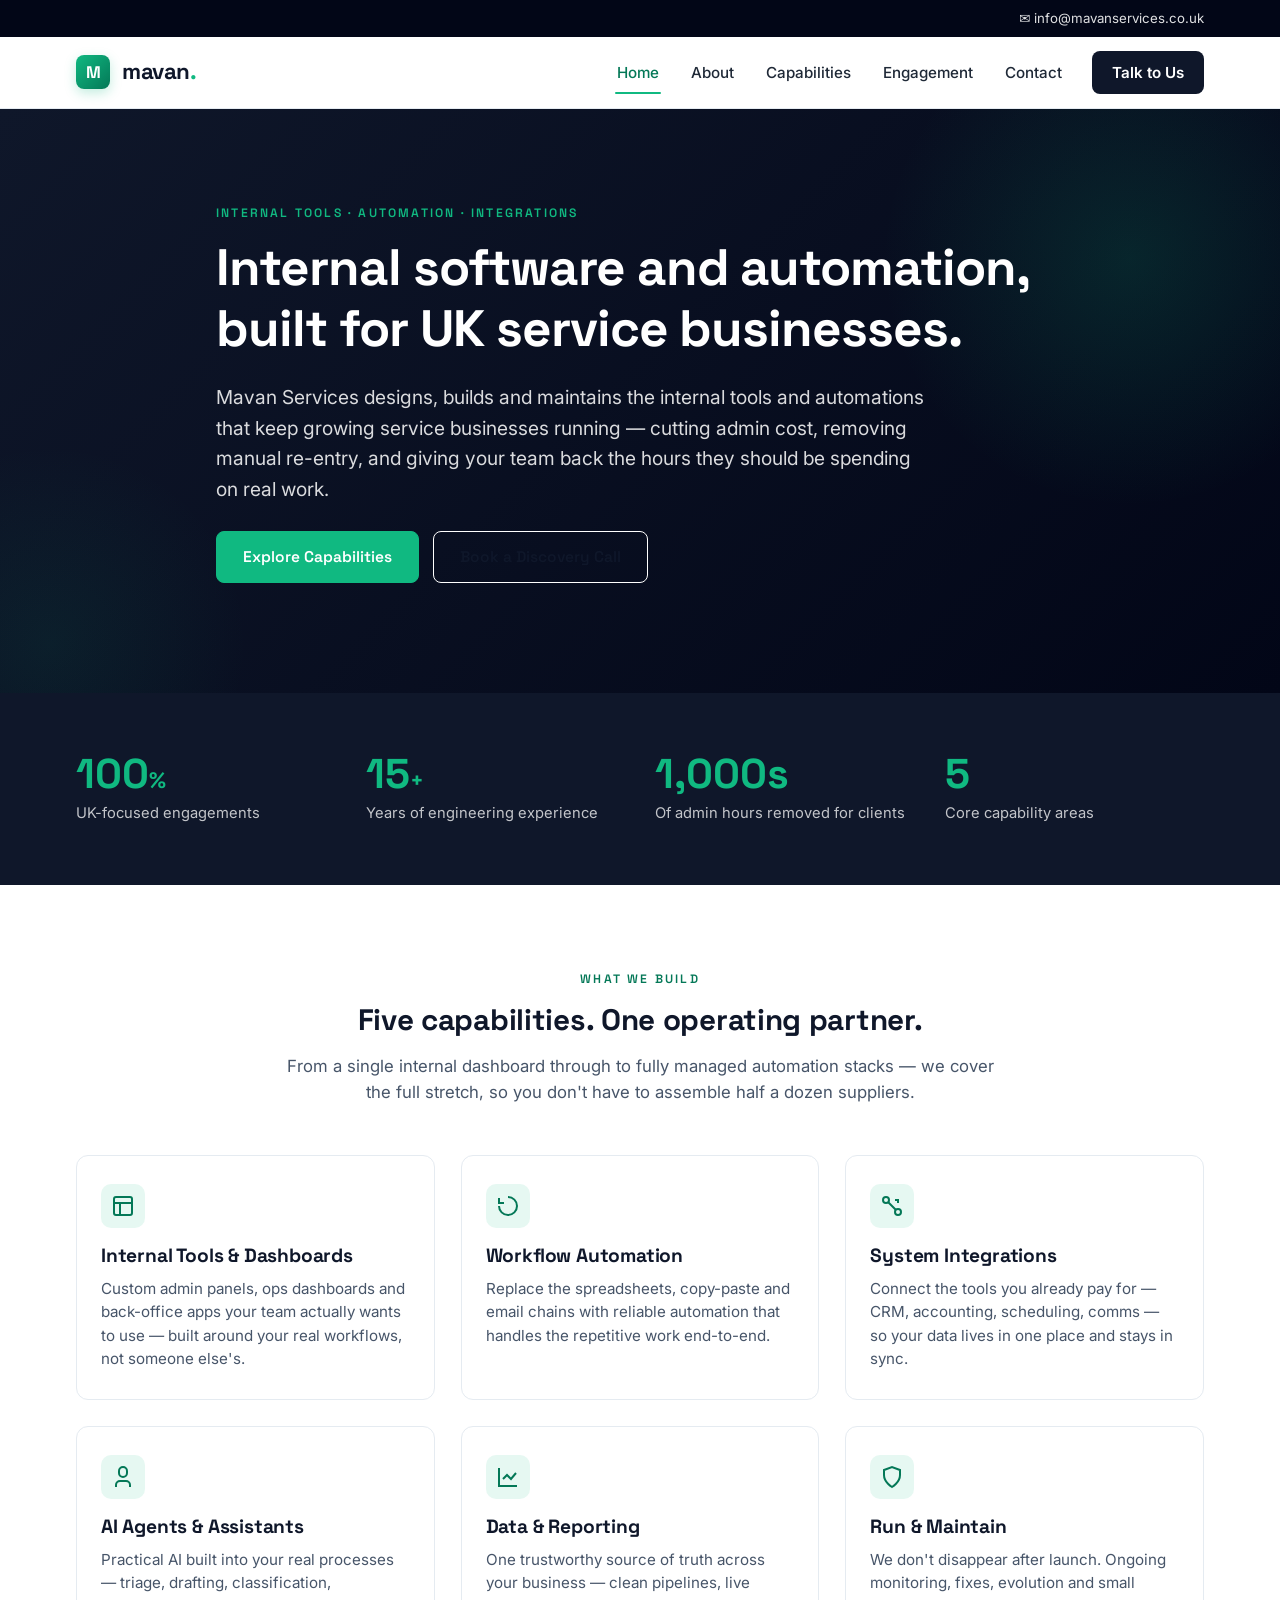
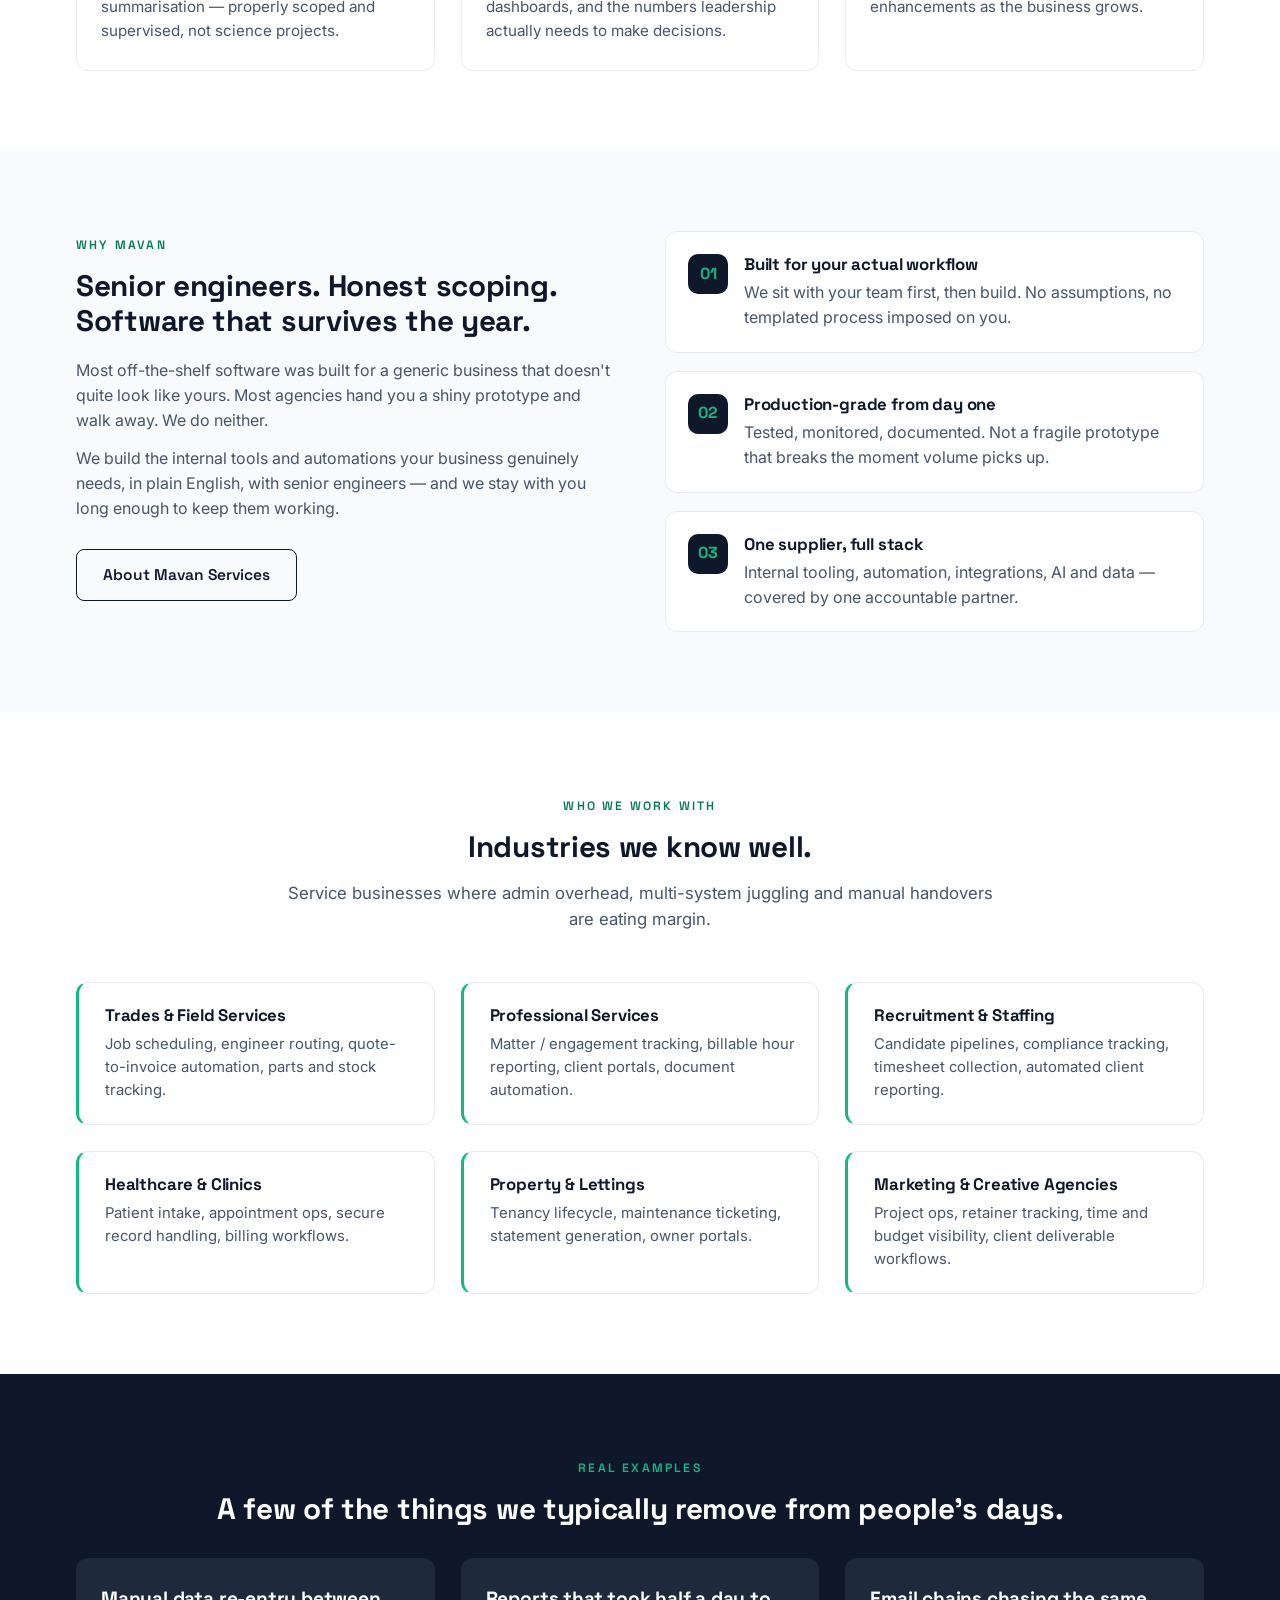
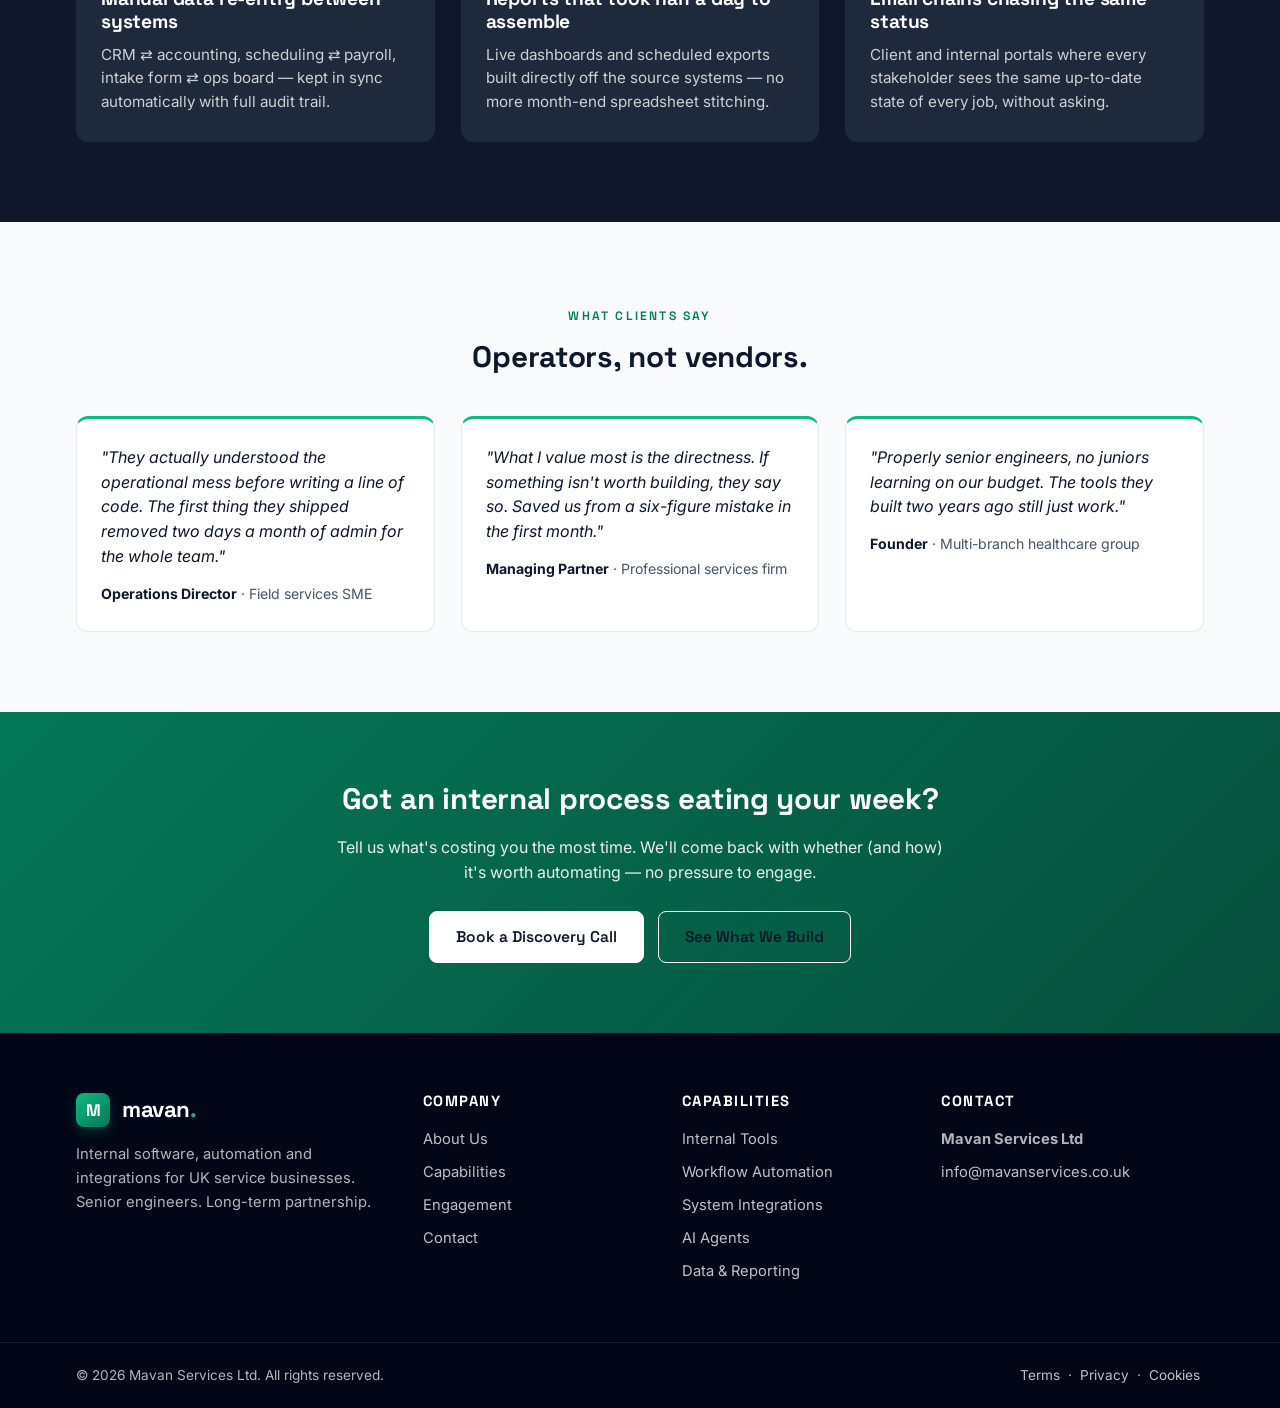
==== index.html @ c2dd9b24 "Initial commit - full static site" ====
<!DOCTYPE html>
<html lang="en">
<head>
  <meta charset="UTF-8">
  <meta name="viewport" content="width=device-width, initial-scale=1.0">
  <title>Mavan Services — Internal Software & Automation for UK Service Businesses</title>
  <meta name="description" content="Mavan Services builds and maintains internal software, automations and integrations for UK SMEs — so your team spends less time on admin and more time on the work that pays.">
  <link rel="icon" type="image/svg+xml" href="images/favicon.svg">
  <link rel="preconnect" href="https://fonts.googleapis.com">
  <link rel="preconnect" href="https://fonts.gstatic.com" crossorigin>
  <link href="https://fonts.googleapis.com/css2?family=Space+Grotesk:wght@500;600;700&family=Inter:wght@400;500;600&display=swap" rel="stylesheet">
  <link rel="stylesheet" href="css/style.css">
</head>
<body>

<!-- topbar -->
<div class="topbar">
  <div class="container">
    <div></div>
    <div class="links">
      <span data-mavan="phone"></span>
      <a data-mavan-href="email" href="mailto:info@mavanservices.co.uk">✉ <span data-mavan="email">info@mavanservices.co.uk</span></a>
    </div>
  </div>
</div>

<!-- header -->
<header class="site-header">
  <div class="container">
    <a href="index.html" class="brand">
      <span class="brand-mark">M</span>
      <span class="brand-text">mavan<span class="brand-dot">.</span></span>
    </a>
    <button class="nav-toggle" aria-label="Toggle navigation">
      <span></span><span></span><span></span>
    </button>
    <nav class="main-nav">
      <a href="index.html" class="active">Home</a>
      <a href="about.html">About</a>
      <a href="solutions.html">Capabilities</a>
      <a href="pricing.html">Engagement</a>
      <a href="contact.html">Contact</a>
      <a href="contact.html" class="nav-cta">Talk to Us</a>
    </nav>
  </div>
</header>

<!-- hero -->
<section class="hero">
  <div class="container">
    <span class="eyebrow">Internal Tools · Automation · Integrations</span>
    <h1>Internal software and automation, built for UK service businesses.</h1>
    <p class="lead">Mavan Services designs, builds and maintains the internal tools and automations that keep growing service businesses running — cutting admin cost, removing manual re-entry, and giving your team back the hours they should be spending on real work.</p>
    <div class="actions">
      <a href="solutions.html" class="btn">Explore Capabilities</a>
      <a href="contact.html" class="btn btn-outline" style="color:#fff;border-color:#fff;">Book a Discovery Call</a>
    </div>
  </div>
</section>

<!-- stats -->
<section class="section-dark" style="padding:60px 0;">
  <div class="container">
    <div class="stats">
      <div class="stat"><div class="num">100<span>%</span></div><div class="label">UK-focused engagements</div></div>
      <div class="stat"><div class="num">15<span>+</span></div><div class="label">Years of engineering experience</div></div>
      <div class="stat"><div class="num">1,000s</div><div class="label">Of admin hours removed for clients</div></div>
      <div class="stat"><div class="num">5</div><div class="label">Core capability areas</div></div>
    </div>
  </div>
</section>

<!-- capabilities -->
<section>
  <div class="container">
    <div style="text-align:center;">
      <span class="eyebrow">What we build</span>
      <h2 class="section-title">Five capabilities. One operating partner.</h2>
      <p class="section-sub">From a single internal dashboard through to fully managed automation stacks — we cover the full stretch, so you don't have to assemble half a dozen suppliers.</p>
    </div>
    <div class="grid grid-3">
      <div class="card">
        <div class="icon"><svg viewBox="0 0 24 24" fill="none" stroke="currentColor" stroke-width="2"><rect x="3" y="3" width="18" height="18" rx="2"/><path d="M3 9h18M9 21V9"/></svg></div>
        <h3>Internal Tools & Dashboards</h3>
        <p>Custom admin panels, ops dashboards and back-office apps your team actually wants to use — built around your real workflows, not someone else's.</p>
      </div>
      <div class="card">
        <div class="icon"><svg viewBox="0 0 24 24" fill="none" stroke="currentColor" stroke-width="2"><path d="M3 12a9 9 0 1 0 9-9"/><path d="M3 4v5h5"/></svg></div>
        <h3>Workflow Automation</h3>
        <p>Replace the spreadsheets, copy-paste and email chains with reliable automation that handles the repetitive work end-to-end.</p>
      </div>
      <div class="card">
        <div class="icon"><svg viewBox="0 0 24 24" fill="none" stroke="currentColor" stroke-width="2"><circle cx="6" cy="6" r="3"/><circle cx="18" cy="18" r="3"/><path d="M8 8l8 8M18 9V6h-3"/></svg></div>
        <h3>System Integrations</h3>
        <p>Connect the tools you already pay for — CRM, accounting, scheduling, comms — so your data lives in one place and stays in sync.</p>
      </div>
      <div class="card">
        <div class="icon"><svg viewBox="0 0 24 24" fill="none" stroke="currentColor" stroke-width="2"><path d="M12 2a4 4 0 0 1 4 4v2a4 4 0 0 1-8 0V6a4 4 0 0 1 4-4z"/><path d="M5 22v-2a4 4 0 0 1 4-4h6a4 4 0 0 1 4 4v2"/></svg></div>
        <h3>AI Agents & Assistants</h3>
        <p>Practical AI built into your real processes — triage, drafting, classification, summarisation — properly scoped and supervised, not science projects.</p>
      </div>
      <div class="card">
        <div class="icon"><svg viewBox="0 0 24 24" fill="none" stroke="currentColor" stroke-width="2"><path d="M3 3v18h18"/><path d="M7 14l4-4 4 4 5-6"/></svg></div>
        <h3>Data & Reporting</h3>
        <p>One trustworthy source of truth across your business — clean pipelines, live dashboards, and the numbers leadership actually needs to make decisions.</p>
      </div>
      <div class="card">
        <div class="icon"><svg viewBox="0 0 24 24" fill="none" stroke="currentColor" stroke-width="2"><path d="M12 22s-8-4.5-8-12V5l8-3 8 3v5c0 7.5-8 12-8 12z"/></svg></div>
        <h3>Run & Maintain</h3>
        <p>We don't disappear after launch. Ongoing monitoring, fixes, evolution and small enhancements as the business grows.</p>
      </div>
    </div>
  </div>
</section>

<!-- why mavan -->
<section class="section-soft">
  <div class="container">
    <div class="content-grid">
      <div>
        <span class="eyebrow">Why Mavan</span>
        <h2>Senior engineers. Honest scoping. Software that survives the year.</h2>
        <p>Most off-the-shelf software was built for a generic business that doesn't quite look like yours. Most agencies hand you a shiny prototype and walk away. We do neither.</p>
        <p>We build the internal tools and automations your business genuinely needs, in plain English, with senior engineers — and we stay with you long enough to keep them working.</p>
        <a href="about.html" class="btn btn-outline" style="margin-top:14px;">About Mavan Services</a>
      </div>
      <div class="grid" style="grid-template-columns:1fr;gap:18px;">
        <div class="value-prop">
          <div class="icon">01</div>
          <div><h3>Built for your actual workflow</h3><p>We sit with your team first, then build. No assumptions, no templated process imposed on you.</p></div>
        </div>
        <div class="value-prop">
          <div class="icon">02</div>
          <div><h3>Production-grade from day one</h3><p>Tested, monitored, documented. Not a fragile prototype that breaks the moment volume picks up.</p></div>
        </div>
        <div class="value-prop">
          <div class="icon">03</div>
          <div><h3>One supplier, full stack</h3><p>Internal tooling, automation, integrations, AI and data — covered by one accountable partner.</p></div>
        </div>
      </div>
    </div>
  </div>
</section>

<!-- sectors -->
<section>
  <div class="container">
    <div style="text-align:center;">
      <span class="eyebrow">Who we work with</span>
      <h2 class="section-title">Industries we know well.</h2>
      <p class="section-sub">Service businesses where admin overhead, multi-system juggling and manual handovers are eating margin.</p>
    </div>
    <div class="grid grid-3">
      <div class="sector"><h3>Trades & Field Services</h3><p>Job scheduling, engineer routing, quote-to-invoice automation, parts and stock tracking.</p></div>
      <div class="sector"><h3>Professional Services</h3><p>Matter / engagement tracking, billable hour reporting, client portals, document automation.</p></div>
      <div class="sector"><h3>Recruitment & Staffing</h3><p>Candidate pipelines, compliance tracking, timesheet collection, automated client reporting.</p></div>
      <div class="sector"><h3>Healthcare & Clinics</h3><p>Patient intake, appointment ops, secure record handling, billing workflows.</p></div>
      <div class="sector"><h3>Property & Lettings</h3><p>Tenancy lifecycle, maintenance ticketing, statement generation, owner portals.</p></div>
      <div class="sector"><h3>Marketing & Creative Agencies</h3><p>Project ops, retainer tracking, time and budget visibility, client deliverable workflows.</p></div>
    </div>
  </div>
</section>

<!-- examples (dark) -->
<section class="section-dark">
  <div class="container">
    <div style="text-align:center;">
      <span class="eyebrow">Real examples</span>
      <h2 class="section-title">A few of the things we typically remove from people's days.</h2>
    </div>
    <div class="grid grid-3" style="margin-top:30px;">
      <div class="card" style="background:var(--slate-mid);border-color:transparent;color:#fff;">
        <h3 style="color:#fff;">Manual data re-entry between systems</h3>
        <p style="color:rgba(255,255,255,0.78);">CRM ⇄ accounting, scheduling ⇄ payroll, intake form ⇄ ops board — kept in sync automatically with full audit trail.</p>
      </div>
      <div class="card" style="background:var(--slate-mid);border-color:transparent;color:#fff;">
        <h3 style="color:#fff;">Reports that took half a day to assemble</h3>
        <p style="color:rgba(255,255,255,0.78);">Live dashboards and scheduled exports built directly off the source systems — no more month-end spreadsheet stitching.</p>
      </div>
      <div class="card" style="background:var(--slate-mid);border-color:transparent;color:#fff;">
        <h3 style="color:#fff;">Email chains chasing the same status</h3>
        <p style="color:rgba(255,255,255,0.78);">Client and internal portals where every stakeholder sees the same up-to-date state of every job, without asking.</p>
      </div>
    </div>
  </div>
</section>

<!-- testimonials -->
<section class="section-soft">
  <div class="container">
    <div style="text-align:center;">
      <span class="eyebrow">What clients say</span>
      <h2 class="section-title">Operators, not vendors.</h2>
    </div>
    <div class="grid grid-3" style="margin-top:40px;">
      <div class="testimonial">
        <p>"They actually understood the operational mess before writing a line of code. The first thing they shipped removed two days a month of admin for the whole team."</p>
        <div class="who"><strong>Operations Director</strong> · Field services SME</div>
      </div>
      <div class="testimonial">
        <p>"What I value most is the directness. If something isn't worth building, they say so. Saved us from a six-figure mistake in the first month."</p>
        <div class="who"><strong>Managing Partner</strong> · Professional services firm</div>
      </div>
      <div class="testimonial">
        <p>"Properly senior engineers, no juniors learning on our budget. The tools they built two years ago still just work."</p>
        <div class="who"><strong>Founder</strong> · Multi-branch healthcare group</div>
      </div>
    </div>
  </div>
</section>

<!-- cta -->
<section class="cta-banner">
  <div class="container">
    <h2>Got an internal process eating your week?</h2>
    <p>Tell us what's costing you the most time. We'll come back with whether (and how) it's worth automating — no pressure to engage.</p>
    <div class="actions" style="justify-content:center;">
      <a href="contact.html" class="btn btn-light">Book a Discovery Call</a>
      <a href="solutions.html" class="btn btn-outline" style="color:#fff;border-color:#fff;">See What We Build</a>
    </div>
  </div>
</section>

<!-- footer -->
<footer class="site-footer">
  <div class="container">
    <div class="footer-brand">
      <a href="index.html" class="brand">
        <span class="brand-mark">M</span>
        <span class="brand-text">mavan<span class="brand-dot">.</span></span>
      </a>
      <p>Internal software, automation and integrations for UK service businesses. Senior engineers. Long-term partnership.</p>
    </div>
    <div>
      <h4>Company</h4>
      <ul>
        <li><a href="about.html">About Us</a></li>
        <li><a href="solutions.html">Capabilities</a></li>
        <li><a href="pricing.html">Engagement</a></li>
        <li><a href="contact.html">Contact</a></li>
      </ul>
    </div>
    <div>
      <h4>Capabilities</h4>
      <ul>
        <li><a href="solutions.html#internal-tools">Internal Tools</a></li>
        <li><a href="solutions.html#automation">Workflow Automation</a></li>
        <li><a href="solutions.html#integrations">System Integrations</a></li>
        <li><a href="solutions.html#ai-assistants">AI Agents</a></li>
        <li><a href="solutions.html#data">Data & Reporting</a></li>
      </ul>
    </div>
    <div>
      <h4>Contact</h4>
      <ul>
        <li><strong data-mavan="name">Mavan Services Ltd</strong></li>
        <li><span data-mavan="addressBlock"></span></li>
        <li><span data-mavan="phone"></span></li>
        <li><a data-mavan-href="email" href="mailto:info@mavanservices.co.uk"><span data-mavan="email">info@mavanservices.co.uk</span></a></li>
      </ul>
    </div>
  </div>
  <div class="footer-bottom">
    <div class="container">
      <div>© <span id="year"></span> Mavan Services Ltd. All rights reserved.</div>
      <div><a href="terms.html">Terms</a> · <a href="privacy.html">Privacy</a> · <a href="privacy.html#cookies">Cookies</a></div>
    </div>
  </div>
</footer>

<script src="js/site.js"></script>
</body>
</html>
---- css/style.css ----
/* =========================================================
   Mavan Services — site stylesheet
   Palette: deep slate + emerald accent
   ========================================================= */

/* ---------- Reset & base ---------- */
*, *::before, *::after { box-sizing: border-box; }
html { scroll-behavior: smooth; -webkit-text-size-adjust: 100%; }
body {
  margin: 0;
  font-family: 'Inter', system-ui, -apple-system, Segoe UI, Roboto, sans-serif;
  color: var(--ink);
  background: #fff;
  line-height: 1.55;
  -webkit-font-smoothing: antialiased;
}
img { max-width: 100%; display: block; }
a { color: var(--emerald-dark); text-decoration: none; }
a:hover { text-decoration: underline; }
h1, h2, h3, h4 {
  font-family: 'Space Grotesk', 'Inter', sans-serif;
  font-weight: 700;
  color: var(--slate);
  letter-spacing: -0.01em;
  line-height: 1.2;
  margin: 0 0 18px;
}
h1 { font-size: 2.6rem; letter-spacing: -0.02em; }
h2 { font-size: 1.85rem; }
h3 { font-size: 1.2rem; }
p { margin: 0 0 14px; }

/* ---------- Theme variables ---------- */
:root {
  --slate:        #0F172A;
  --slate-mid:    #1E293B;
  --slate-deep:   #020617;
  --slate-light:  #F1F5F9;
  --emerald:      #10B981;
  --emerald-dark: #047857;
  --emerald-deep: #064E3B;
  --ink:          #1F2937;
  --grey-700:     #475569;
  --grey-500:     #94A3B8;
  --grey-200:     #E2E8F0;
  --bg-soft:      #F8FAFC;
  --line:         #E5EBF1;
  --radius:       12px;
  --radius-sm:    8px;
  --max-w:        1180px;
  --shadow-sm:    0 1px 2px rgba(15,23,42,0.06), 0 1px 3px rgba(15,23,42,0.04);
  --shadow-md:    0 6px 24px rgba(15,23,42,0.08);
}

/* ---------- Layout helpers ---------- */
.container { max-width: var(--max-w); margin: 0 auto; padding: 0 26px; }
.container-narrow { max-width: 780px; margin: 0 auto; padding: 0 26px; }

/* ---------- Top bar ---------- */
.topbar {
  background: var(--slate-deep);
  color: rgba(255,255,255,0.78);
  font-size: 0.83rem;
  padding: 8px 0;
}
.topbar .container { display: flex; justify-content: space-between; align-items: center; gap: 20px; }
.topbar a { color: rgba(255,255,255,0.88); }
.topbar a:hover { color: #fff; text-decoration: none; }
.topbar .links { display: flex; gap: 22px; align-items: center; }
.topbar .links span:empty,
.topbar .links a:empty { display: none; }

/* ---------- Site header ---------- */
.site-header {
  background: #fff;
  border-bottom: 1px solid var(--line);
  position: sticky; top: 0; z-index: 50;
}
.site-header .container { display: flex; align-items: center; justify-content: space-between; padding-top: 14px; padding-bottom: 14px; }
.brand { display: inline-flex; align-items: center; gap: 12px; text-decoration: none; }
.brand:hover { text-decoration: none; }
.brand-mark {
  width: 34px; height: 34px;
  background: linear-gradient(135deg, var(--emerald) 0%, var(--emerald-dark) 100%);
  border-radius: 8px;
  position: relative;
  display: inline-flex; align-items: center; justify-content: center;
  color: #fff; font-family: 'Space Grotesk', sans-serif; font-weight: 700; font-size: 1.05rem;
  box-shadow: 0 4px 12px rgba(16,185,129,0.25);
}
.brand-text {
  font-family: 'Space Grotesk', sans-serif;
  font-weight: 700; font-size: 1.4rem;
  color: var(--slate); letter-spacing: -0.02em;
}
.brand-dot { color: var(--emerald); }

.main-nav { display: flex; gap: 28px; align-items: center; }
.main-nav a {
  color: var(--ink); text-decoration: none;
  font-weight: 500; font-size: 0.95rem;
  padding: 6px 2px; position: relative;
}
.main-nav a:hover { color: var(--emerald-dark); }
.main-nav a.active { color: var(--emerald-dark); }
.main-nav a.active::after {
  content: ""; position: absolute; left: 0; right: 0; bottom: -4px;
  height: 2px; background: var(--emerald); border-radius: 2px;
}
.nav-cta {
  background: var(--slate); color: #fff !important;
  padding: 10px 20px !important; border-radius: var(--radius-sm);
  font-weight: 600 !important;
}
.nav-cta:hover { background: var(--slate-mid); text-decoration: none; }
.nav-cta.active::after { display: none; }

/* nav toggle (mobile) */
.nav-toggle {
  display: none;
  background: none; border: none; cursor: pointer;
  padding: 8px; width: 42px; height: 42px;
}
.nav-toggle span {
  display: block; width: 22px; height: 2px;
  background: var(--slate); margin: 5px auto;
  transition: 0.2s ease-in-out;
}
@media (max-width: 920px) {
  .nav-toggle { display: block; }
  .main-nav {
    display: none; position: absolute; top: 100%; left: 0; right: 0;
    background: #fff; border-bottom: 1px solid var(--line);
    flex-direction: column; padding: 16px 26px; gap: 14px;
    box-shadow: var(--shadow-md);
  }
  .main-nav.open { display: flex; }
  .nav-cta { align-self: flex-start; }
}

/* ---------- Buttons ---------- */
.btn {
  display: inline-block; padding: 13px 26px; border-radius: var(--radius-sm);
  background: var(--emerald); color: #fff !important;
  font-family: 'Space Grotesk', sans-serif; font-weight: 600;
  font-size: 0.97rem; text-decoration: none; border: 1px solid var(--emerald);
  transition: all .15s ease-in-out; cursor: pointer;
}
.btn:hover { background: var(--emerald-dark); border-color: var(--emerald-dark); text-decoration: none; }
.btn-outline { background: transparent; color: var(--slate) !important; border-color: var(--slate); }
.btn-outline:hover { background: var(--slate); color: #fff !important; }
.btn-light { background: #fff; color: var(--slate) !important; border-color: #fff; }
.btn-light:hover { background: var(--slate-light); border-color: var(--slate-light); color: var(--slate) !important; }
.btn-dark { background: var(--slate); border-color: var(--slate); color: #fff !important; }
.btn-dark:hover { background: var(--slate-mid); border-color: var(--slate-mid); }
.actions { display: flex; gap: 14px; flex-wrap: wrap; margin-top: 26px; }

/* ---------- Hero ---------- */
.hero {
  background: linear-gradient(135deg, var(--slate) 0%, var(--slate-deep) 100%);
  color: #fff;
  padding: 90px 0 110px;
  position: relative; overflow: hidden;
}
.hero::before {
  content: ""; position: absolute; top: -100px; right: -100px;
  width: 500px; height: 500px;
  background: radial-gradient(circle, rgba(16,185,129,0.15) 0%, transparent 70%);
  pointer-events: none;
}
.hero::after {
  content: ""; position: absolute; bottom: -150px; left: -150px;
  width: 400px; height: 400px;
  background: radial-gradient(circle, rgba(16,185,129,0.08) 0%, transparent 70%);
  pointer-events: none;
}
.hero .container { position: relative; z-index: 1; max-width: 900px; }
.hero h1 { color: #fff; font-size: 3.2rem; margin-bottom: 22px; }
.hero .lead { font-size: 1.2rem; color: rgba(255,255,255,0.85); max-width: 720px; line-height: 1.6; }
.hero .eyebrow { color: var(--emerald); }

/* ---------- Sections ---------- */
section { padding: 80px 0; }
.section-soft { background: var(--bg-soft); }
.section-dark { background: var(--slate); color: #fff; }
.section-dark h1, .section-dark h2, .section-dark h3 { color: #fff; }
.section-title { text-align: center; margin-bottom: 14px; }
.section-sub { text-align: center; color: var(--grey-700); max-width: 720px; margin: 0 auto 50px; font-size: 1.05rem; }
.section-dark .section-sub { color: rgba(255,255,255,0.78); }

.eyebrow {
  display: inline-block;
  font-family: 'Space Grotesk', sans-serif;
  font-weight: 600;
  text-transform: uppercase;
  letter-spacing: 2.2px;
  color: var(--emerald-dark);
  font-size: 0.76rem;
  margin-bottom: 14px;
}
.section-dark .eyebrow { color: var(--emerald); }

/* ---------- Capability sections (solutions.html) ---------- */
.capability { padding: 70px 0; scroll-margin-top: 90px; }
.capability-intro { max-width: 760px; margin-bottom: 45px; }
.capability-intro h2 { font-size: 2rem; line-height: 1.25; margin-bottom: 14px; }
.capability-intro p { color: var(--grey-700); font-size: 1.05rem; line-height: 1.65; }
.capability-nav {
  display: flex; flex-wrap: wrap; gap: 10px;
  padding: 18px; background: var(--bg-soft); border-radius: var(--radius);
  border: 1px solid var(--line);
}
.capability-nav a {
  padding: 8px 16px; border-radius: 999px; background: #fff;
  color: var(--slate); font-family: 'Space Grotesk', sans-serif; font-weight: 600;
  font-size: 0.92rem; text-decoration: none; border: 1px solid var(--line);
  transition: all .15s ease-in-out;
}
.capability-nav a:hover { background: var(--emerald); color: #fff; border-color: var(--emerald); }

/* ---------- Grids ---------- */
.grid { display: grid; gap: 26px; }
.grid-3 { grid-template-columns: repeat(3, 1fr); }
.grid-4 { grid-template-columns: repeat(4, 1fr); }
.grid-2 { grid-template-columns: repeat(2, 1fr); }
@media (max-width: 900px) { .grid-3, .grid-4 { grid-template-columns: repeat(2, 1fr); } }
@media (max-width: 600px) { .grid-3, .grid-4, .grid-2 { grid-template-columns: 1fr; } }

/* ---------- Cards ---------- */
.card {
  background: #fff;
  border: 1px solid var(--line);
  border-radius: var(--radius);
  padding: 28px 24px;
  transition: all .2s ease-in-out;
  position: relative;
}
.card::before {
  content: ""; position: absolute; top: 0; left: 0; right: 0;
  height: 3px; background: var(--emerald);
  border-radius: var(--radius) var(--radius) 0 0;
  opacity: 0; transition: opacity .2s ease-in-out;
}
.card:hover { transform: translateY(-3px); box-shadow: var(--shadow-md); border-color: transparent; }
.card:hover::before { opacity: 1; }
.card h3 { color: var(--slate); margin-bottom: 10px; }
.card p { color: var(--grey-700); font-size: 0.95rem; margin: 0; }
.card .icon {
  width: 44px; height: 44px; border-radius: 10px;
  background: rgba(16,185,129,0.1);
  color: var(--emerald-dark);
  display: inline-flex; align-items: center; justify-content: center;
  margin-bottom: 16px;
}
.card .icon svg { width: 24px; height: 24px; }

/* ---------- Stats ---------- */
.stats { display: grid; grid-template-columns: repeat(4, 1fr); gap: 30px; }
.stat .num {
  font-family: 'Space Grotesk', sans-serif;
  font-size: 2.6rem; font-weight: 700; color: var(--emerald);
  line-height: 1;
}
.stat .num span { font-size: 1.4rem; }
.stat .label { color: rgba(255,255,255,0.75); font-size: 0.92rem; margin-top: 8px; }
@media (max-width: 700px) { .stats { grid-template-columns: repeat(2, 1fr); } }

/* ---------- Sector / value cards ---------- */
.sector {
  padding: 22px 22px 22px 26px;
  background: #fff; border-radius: var(--radius);
  border-left: 3px solid var(--emerald);
  border-top: 1px solid var(--line);
  border-right: 1px solid var(--line);
  border-bottom: 1px solid var(--line);
}
.sector h3 { font-size: 1.05rem; margin-bottom: 8px; }
.sector p { color: var(--grey-700); font-size: 0.93rem; margin: 0; }

.value-prop {
  display: flex; gap: 16px; align-items: flex-start;
  padding: 22px; background: #fff; border-radius: var(--radius);
  border: 1px solid var(--line);
}
.value-prop .icon {
  width: 40px; height: 40px; flex-shrink: 0; border-radius: 10px;
  background: var(--slate); color: var(--emerald);
  display: inline-flex; align-items: center; justify-content: center;
  font-family: 'Space Grotesk', sans-serif; font-weight: 700;
}
.value-prop h3 { font-size: 1.05rem; margin-bottom: 6px; }
.value-prop p { font-size: 0.93rem; color: var(--grey-700); margin: 0; }

/* ---------- Testimonial ---------- */
.testimonial {
  background: #fff; border-radius: var(--radius);
  padding: 26px 24px; border-top: 3px solid var(--emerald);
  border-left: 1px solid var(--line);
  border-right: 1px solid var(--line);
  border-bottom: 1px solid var(--line);
}
.testimonial p { font-style: italic; color: var(--slate); margin-bottom: 14px; }
.testimonial .who { font-size: 0.88rem; color: var(--grey-700); }
.testimonial .who strong { color: var(--slate); }

/* ---------- CTA banner ---------- */
.cta-banner {
  background: linear-gradient(135deg, var(--emerald-dark) 0%, var(--emerald-deep) 100%);
  color: #fff; text-align: center; padding: 70px 0;
}
.cta-banner h2 { color: #fff; }
.cta-banner p { color: rgba(255,255,255,0.9); max-width: 620px; margin: 0 auto 24px; }

/* ---------- Page header ---------- */
.page-header {
  background: linear-gradient(135deg, var(--slate) 0%, var(--slate-deep) 100%);
  color: #fff; padding: 70px 0 60px;
}
.page-header h1 { color: #fff; margin-bottom: 12px; }
.page-header p { color: rgba(255,255,255,0.8); max-width: 700px; font-size: 1.05rem; }
.breadcrumb {
  font-size: 0.85rem; color: rgba(255,255,255,0.65);
  margin-bottom: 18px;
}
.breadcrumb a { color: rgba(255,255,255,0.85); }

/* ---------- Pricing cards ---------- */
.pricing-grid { display: grid; grid-template-columns: repeat(3, 1fr); gap: 26px; }
@media (max-width: 900px) { .pricing-grid { grid-template-columns: 1fr; max-width: 480px; margin: 0 auto; } }
.price-card {
  background: #fff; border: 1px solid var(--line); border-radius: var(--radius);
  padding: 32px 26px; position: relative;
  display: flex; flex-direction: column;
}
.price-card h3 { margin-bottom: 10px; }
.price-card > p { color: var(--grey-700); font-size: 0.95rem; margin-bottom: 22px; min-height: 48px; }
.price-card ul { list-style: none; padding: 0; margin: 0 0 24px; flex-grow: 1; }
.price-card li {
  padding: 8px 0 8px 28px; position: relative;
  font-size: 0.94rem; color: var(--ink);
  border-bottom: 1px dashed var(--line);
}
.price-card li::before {
  content: "✓"; position: absolute; left: 0; top: 8px;
  color: var(--emerald); font-weight: 700;
}
.price-card li.no { color: var(--grey-500); }
.price-card li.no::before { content: "—"; color: var(--grey-500); }
.price-card.featured {
  background: var(--slate); color: #fff;
  border-color: var(--slate); transform: scale(1.03);
}
.price-card.featured h3 { color: #fff; }
.price-card.featured > p { color: rgba(255,255,255,0.78); }
.price-card.featured li { color: rgba(255,255,255,0.92); border-bottom-color: rgba(255,255,255,0.12); }
.price-card.featured::after {
  content: "Most Common"; position: absolute; top: -12px; right: 22px;
  background: var(--emerald); color: #fff; font-size: 0.72rem;
  font-weight: 700; padding: 4px 12px; border-radius: 999px;
  text-transform: uppercase; letter-spacing: 1px;
  font-family: 'Space Grotesk', sans-serif;
}

/* ---------- Timeline ---------- */
.timeline {
  position: relative;
  padding-left: 30px;
  border-left: 2px solid var(--emerald);
}
.t-item { position: relative; padding: 0 0 32px 18px; }
.t-item::before {
  content: ""; position: absolute; left: -26px; top: 4px;
  width: 12px; height: 12px; border-radius: 50%;
  background: var(--emerald); border: 3px solid #fff;
  box-shadow: 0 0 0 2px var(--emerald);
}
.t-item h3 { margin-bottom: 6px; font-size: 1.1rem; }
.t-item p { color: var(--grey-700); font-size: 0.95rem; margin: 0; }

/* ---------- Contact rows ---------- */
.contact-row {
  display: flex; gap: 16px; align-items: flex-start;
  padding: 22px 0; border-bottom: 1px solid var(--line);
}
.contact-row:last-child { border-bottom: none; }
.contact-row .icon {
  width: 44px; height: 44px; flex-shrink: 0; border-radius: 10px;
  background: var(--slate); color: var(--emerald);
  display: inline-flex; align-items: center; justify-content: center;
  font-size: 1.1rem;
}
.contact-row strong {
  display: block; font-family: 'Space Grotesk', sans-serif;
  color: var(--slate); margin-bottom: 4px;
}
.contact-row span { color: var(--grey-700); }
.contact-row[hidden] { display: none !important; }

/* ---------- Content grid (about page) ---------- */
.content-grid {
  display: grid; grid-template-columns: 1fr 1fr; gap: 50px; align-items: start;
}
@media (max-width: 900px) { .content-grid { grid-template-columns: 1fr; gap: 30px; } }
.content-grid h2 { margin-bottom: 18px; }
.content-grid p { color: var(--grey-700); font-size: 1rem; }

/* ---------- Legal pages ---------- */
.legal { font-size: 1rem; color: var(--ink); }
.legal h2 {
  margin-top: 40px; padding-top: 24px;
  border-top: 1px solid var(--line);
  font-size: 1.4rem;
}
.legal h3 { margin-top: 24px; font-size: 1.1rem; }
.legal p, .legal li { line-height: 1.7; }
.legal ul { padding-left: 22px; }
.legal table {
  width: 100%; border-collapse: collapse; margin: 14px 0 22px;
  font-size: 0.94rem;
}
.legal th, .legal td {
  border: 1px solid var(--line); padding: 10px 14px;
  text-align: left; vertical-align: top;
}
.legal th { background: var(--bg-soft); font-family: 'Space Grotesk', sans-serif; color: var(--slate); }

/* ---------- Footer ---------- */
.site-footer {
  background: var(--slate-deep); color: rgba(255,255,255,0.7);
  padding: 60px 0 0;
}
.site-footer .container {
  display: grid; grid-template-columns: 1.4fr 1fr 1fr 1.2fr;
  gap: 40px; padding-bottom: 50px;
}
@media (max-width: 900px) { .site-footer .container { grid-template-columns: 1fr 1fr; } }
@media (max-width: 600px) { .site-footer .container { grid-template-columns: 1fr; } }
.site-footer h4 {
  color: #fff; font-size: 0.92rem;
  text-transform: uppercase; letter-spacing: 1.5px;
  margin-bottom: 18px;
}
.site-footer ul { list-style: none; padding: 0; margin: 0; }
.site-footer li { margin-bottom: 10px; font-size: 0.92rem; }
.site-footer li[hidden] { display: none; }
.site-footer a { color: rgba(255,255,255,0.75); }
.site-footer a:hover { color: var(--emerald); text-decoration: none; }
.footer-brand .brand-text { color: #fff; }
.footer-brand p { font-size: 0.92rem; margin: 16px 0 0; line-height: 1.6; max-width: 320px; }
.footer-bottom {
  border-top: 1px solid rgba(255,255,255,0.08);
  padding: 22px 0; font-size: 0.85rem;
}
.footer-bottom .container {
  display: flex; justify-content: space-between; align-items: center;
  padding-top: 0; padding-bottom: 0;
  grid-template-columns: none;
  flex-wrap: wrap; gap: 14px;
}
.footer-bottom a { margin: 0 4px; }

/* ---------- Misc ---------- */
.region-grid {
  display: grid; grid-template-columns: repeat(4, 1fr); gap: 16px;
}
@media (max-width: 800px) { .region-grid { grid-template-columns: repeat(2, 1fr); } }
.region-pill {
  background: rgba(255,255,255,0.06); color: #fff;
  padding: 18px 22px; border-radius: var(--radius);
  font-family: 'Space Grotesk', sans-serif; font-weight: 600;
  text-align: center; border: 1px solid rgba(255,255,255,0.1);
}
.region-pill small { display: block; font-weight: 400; color: rgba(255,255,255,0.65); margin-top: 6px; font-size: 0.78rem; }

details summary::-webkit-details-marker { display: none; }
details summary { list-style: none; }
details summary::before {
  content: "+"; display: inline-block; margin-right: 10px;
  color: var(--emerald); font-weight: 700;
}
details[open] summary::before { content: "−"; }

@media print {
  .topbar, .site-header, .site-footer, .cta-banner, .nav-toggle { display: none !important; }
  body { color: #000; }
  a { color: #000; text-decoration: underline; }
}
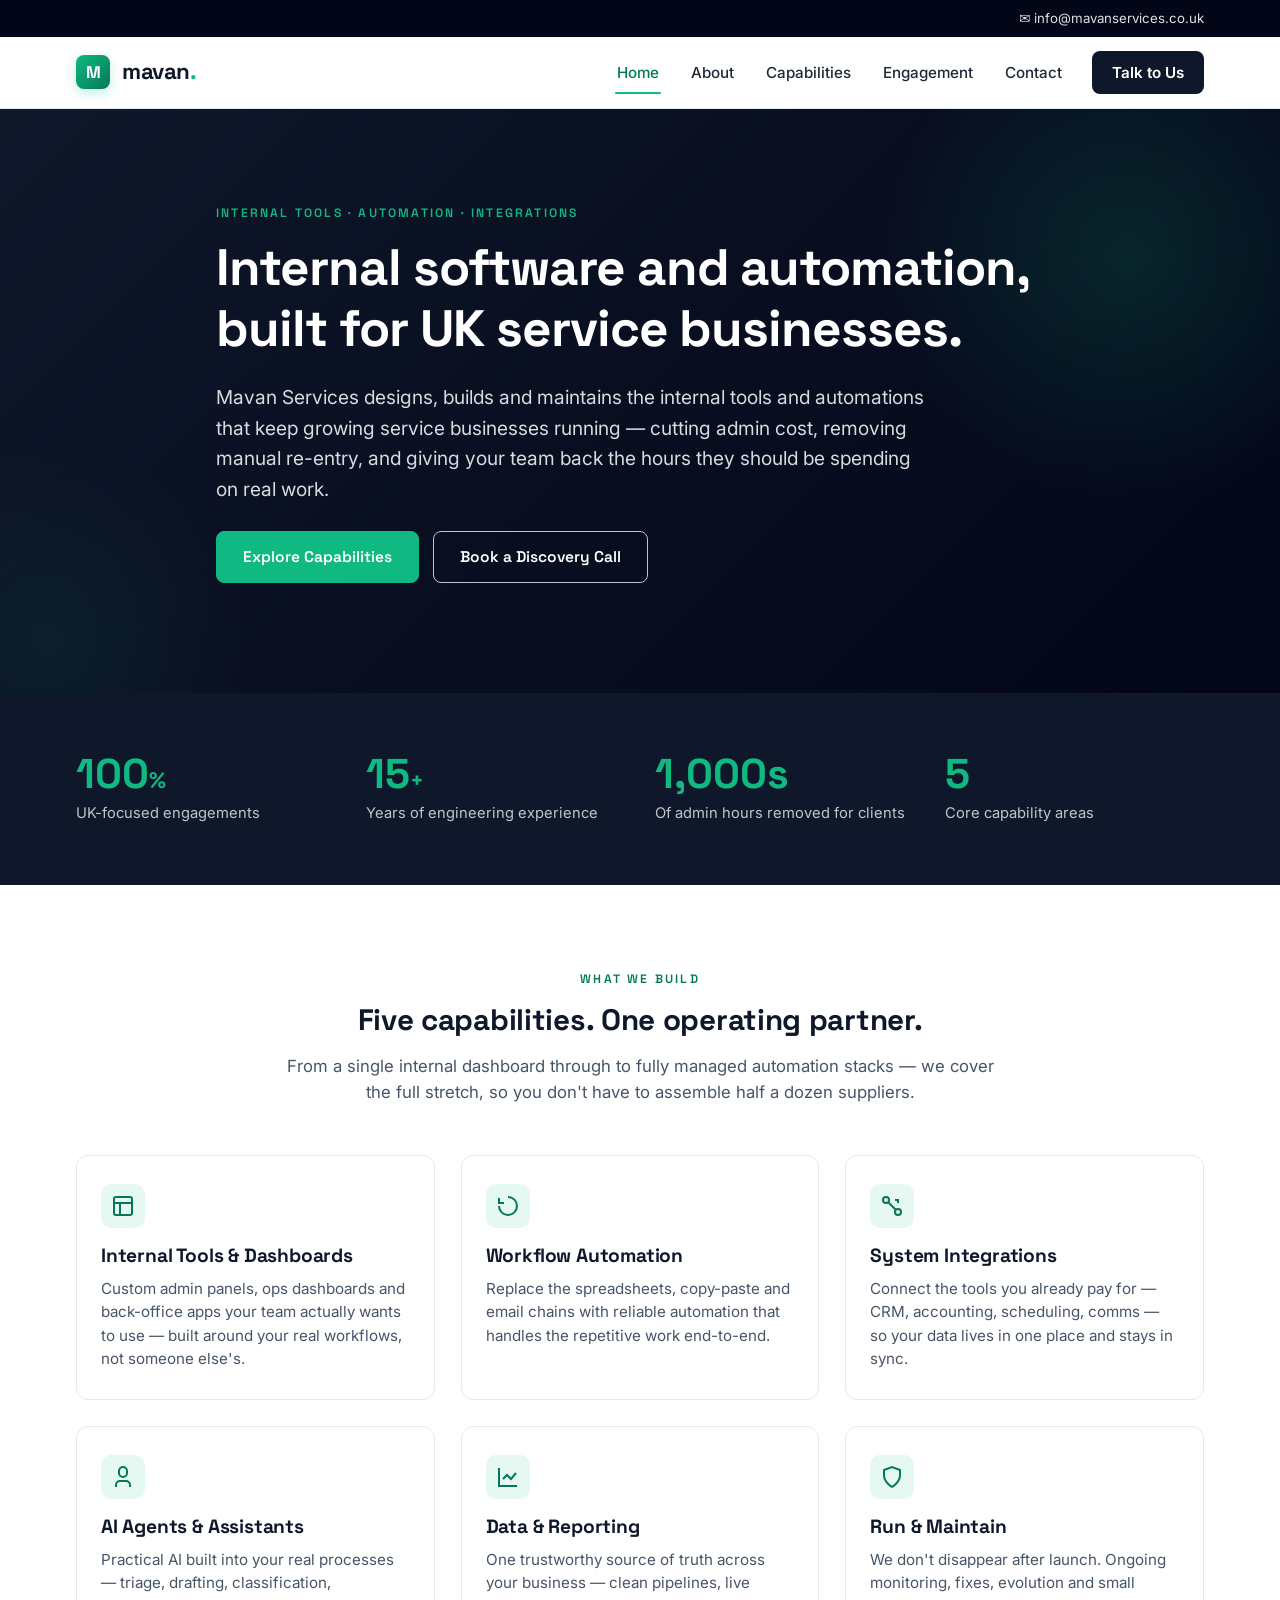
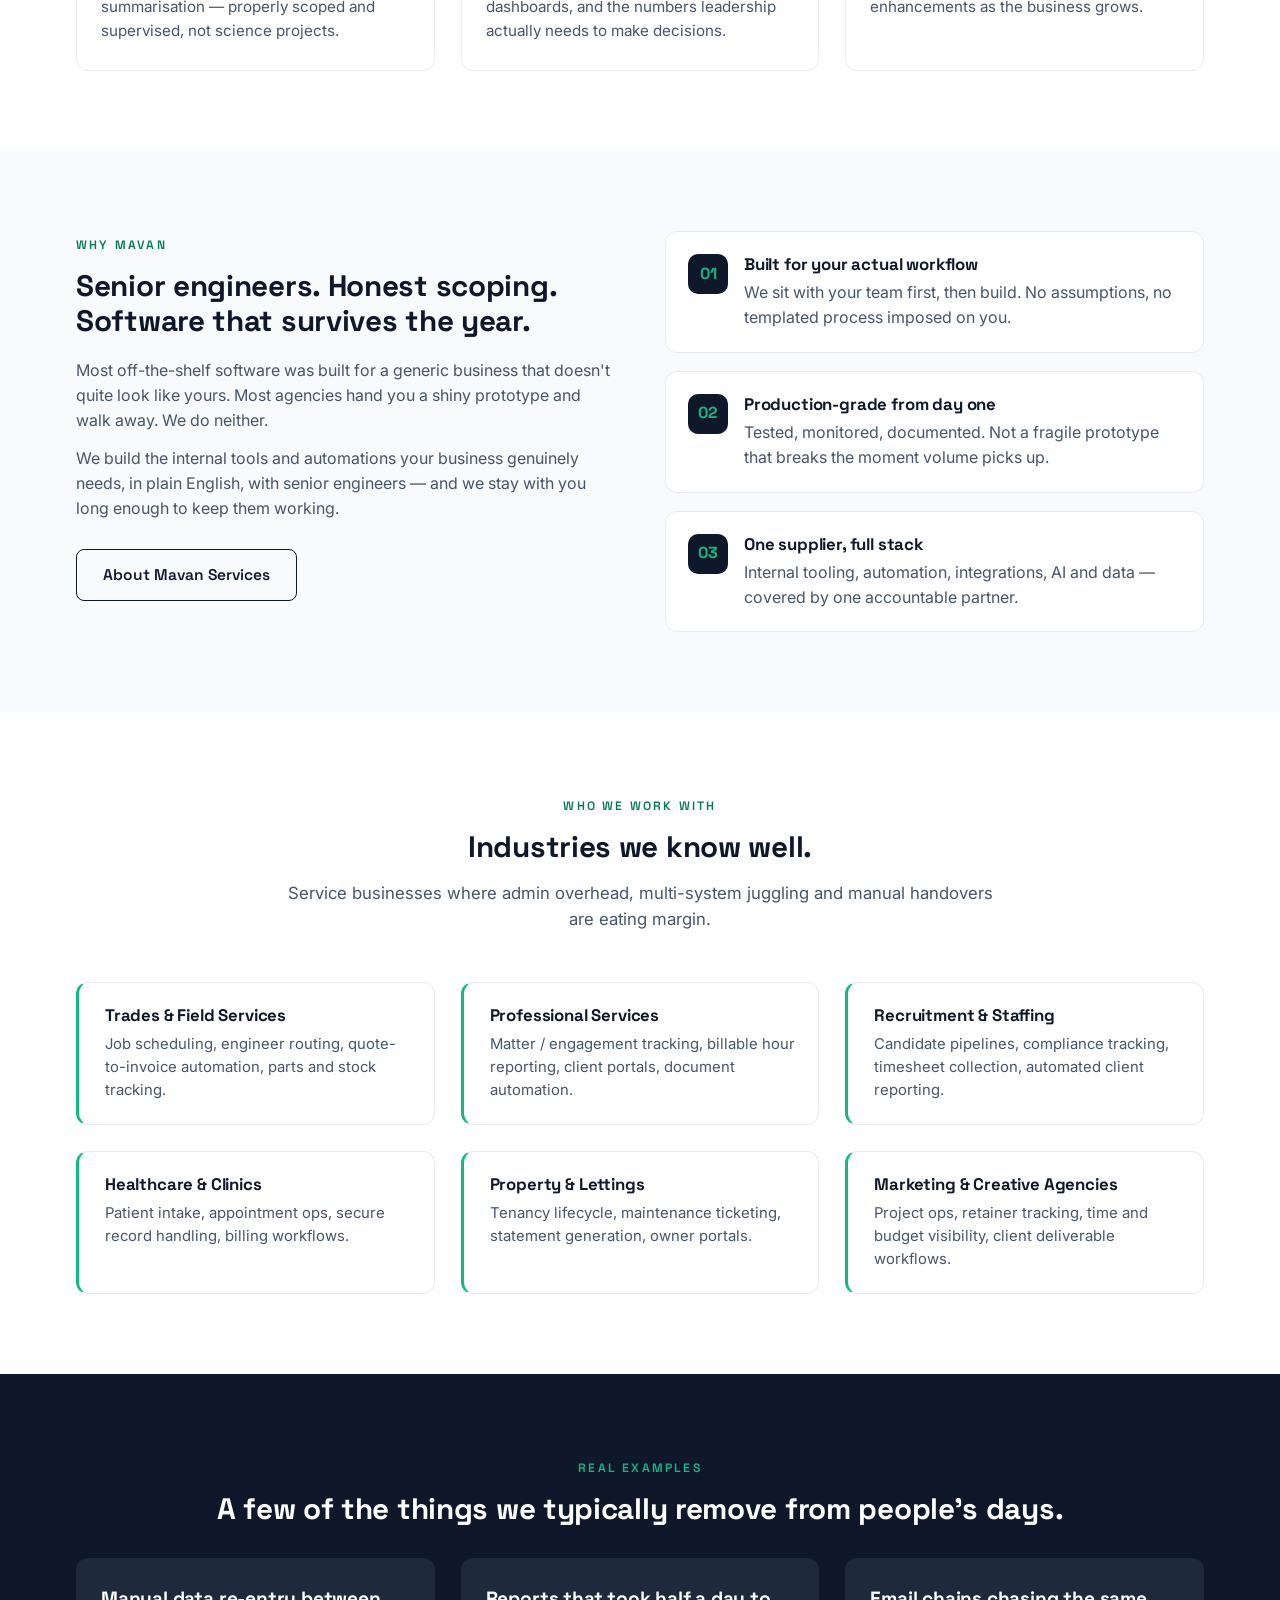
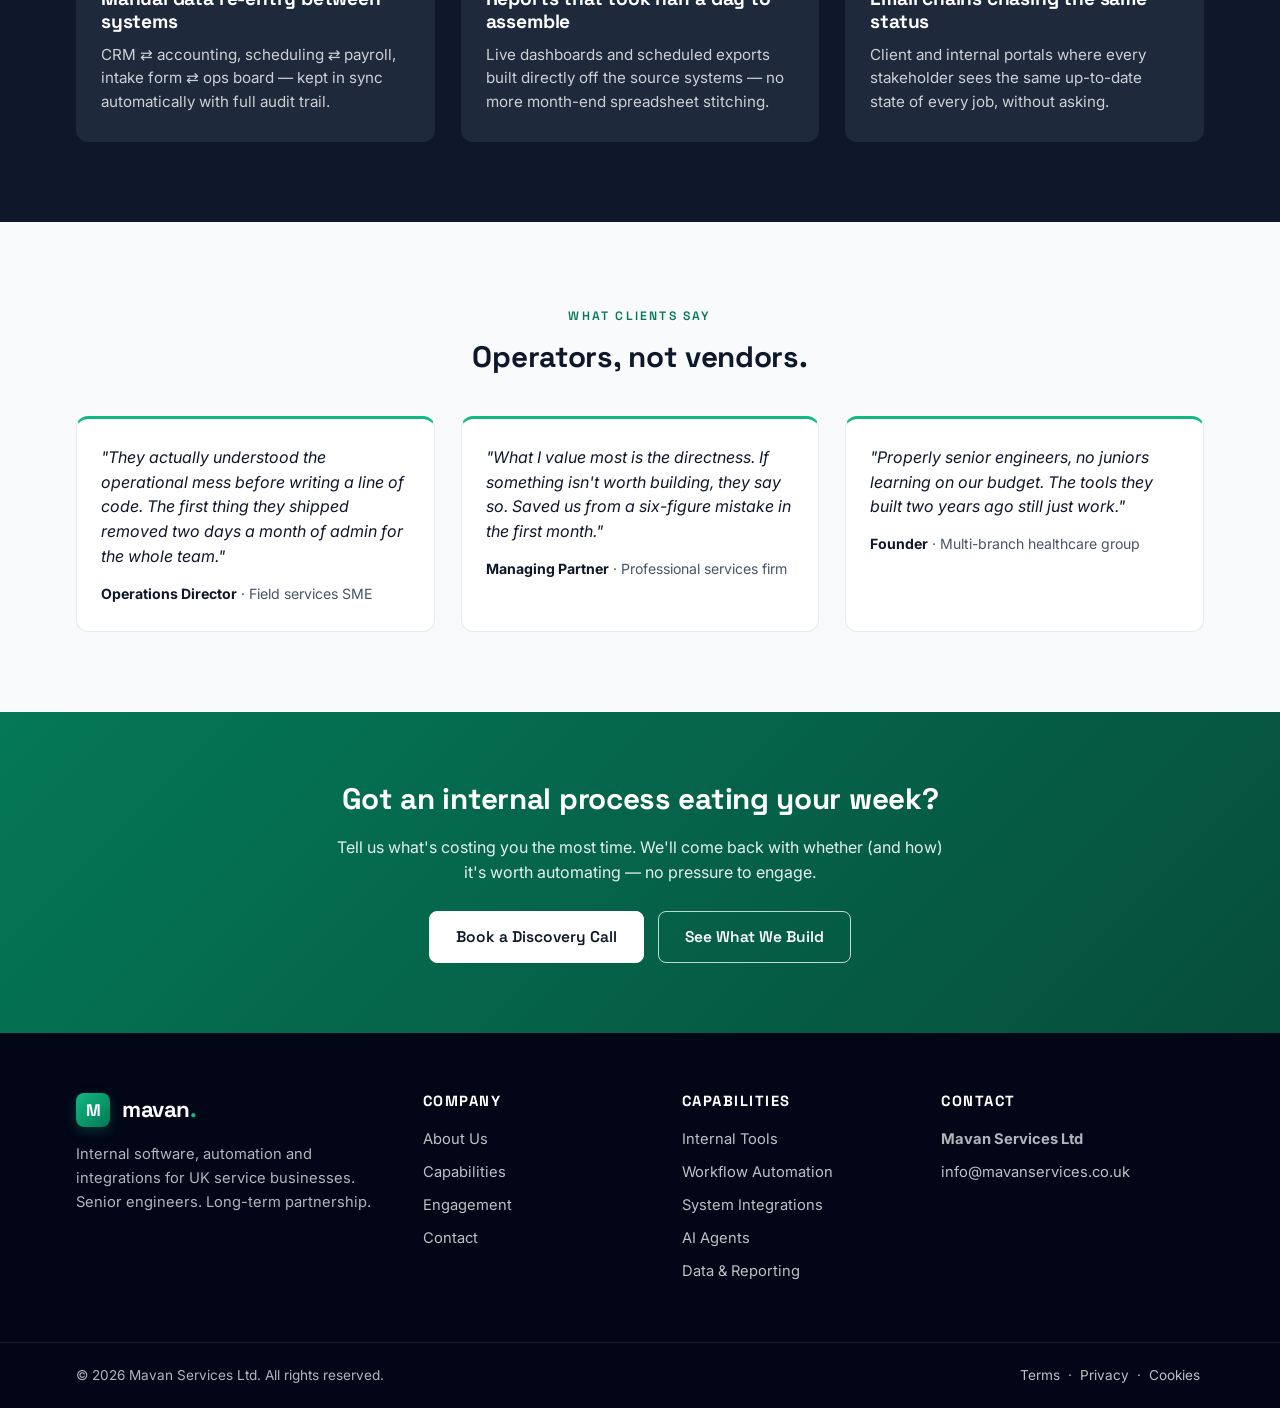
==== commit f1cb7ed8: "Fix secondary button colours on dark backgrounds" ====
--- a/index.html
+++ b/index.html
@@ -53,7 +53,7 @@
     <p class="lead">Mavan Services designs, builds and maintains the internal tools and automations that keep growing service businesses running — cutting admin cost, removing manual re-entry, and giving your team back the hours they should be spending on real work.</p>
     <div class="actions">
       <a href="solutions.html" class="btn">Explore Capabilities</a>
-      <a href="contact.html" class="btn btn-outline" style="color:#fff;border-color:#fff;">Book a Discovery Call</a>
+      <a href="contact.html" class="btn btn-outline-white">Book a Discovery Call</a>
     </div>
   </div>
 </section>
@@ -216,7 +216,7 @@
     <p>Tell us what's costing you the most time. We'll come back with whether (and how) it's worth automating — no pressure to engage.</p>
     <div class="actions" style="justify-content:center;">
       <a href="contact.html" class="btn btn-light">Book a Discovery Call</a>
-      <a href="solutions.html" class="btn btn-outline" style="color:#fff;border-color:#fff;">See What We Build</a>
+      <a href="solutions.html" class="btn btn-outline-white">See What We Build</a>
     </div>
   </div>
 </section>
--- a/css/style.css
+++ b/css/style.css
@@ -149,6 +149,8 @@
 .btn:hover { background: var(--emerald-dark); border-color: var(--emerald-dark); text-decoration: none; }
 .btn-outline { background: transparent; color: var(--slate) !important; border-color: var(--slate); }
 .btn-outline:hover { background: var(--slate); color: #fff !important; }
+.btn-outline-white { background: transparent; color: #fff !important; border: 1px solid rgba(255,255,255,0.75); }
+.btn-outline-white:hover { background: rgba(255,255,255,0.15); border-color: #fff; text-decoration: none; }
 .btn-light { background: #fff; color: var(--slate) !important; border-color: #fff; }
 .btn-light:hover { background: var(--slate-light); border-color: var(--slate-light); color: var(--slate) !important; }
 .btn-dark { background: var(--slate); border-color: var(--slate); color: #fff !important; }
